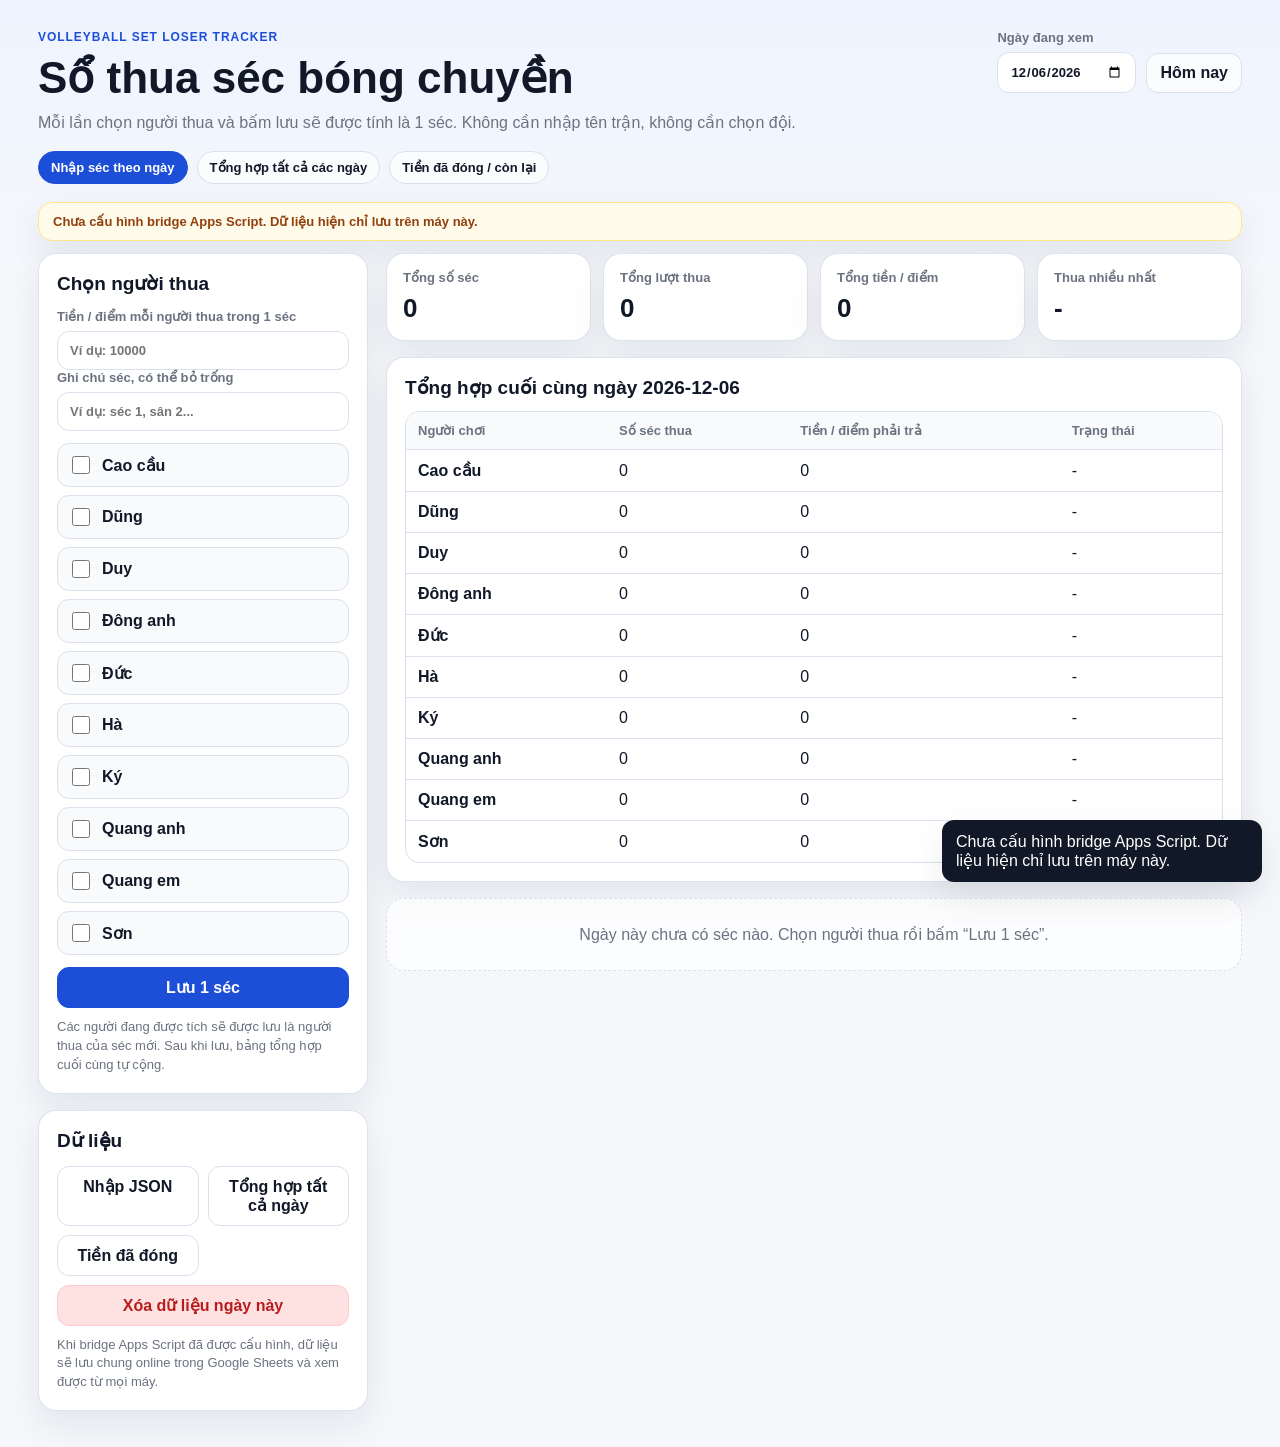
==== index.html @ 79c7f3a8 "Initial commit Created from https://vercel.com/new" ====
<!doctype html>
<html lang="vi">
<head>
  <meta charset="utf-8" />
  <meta name="viewport" content="width=device-width, initial-scale=1" />
  <title>Sổ thua séc bóng chuyền</title>
  <link rel="stylesheet" href="styles.css" />
</head>
<body>
  <header class="app-header">
    <div>
      <p class="eyebrow">Volleyball Set Loser Tracker</p>
      <h1>Sổ thua séc bóng chuyền</h1>
      <p class="subtitle">Mỗi lần chọn người thua và bấm lưu sẽ được tính là 1 séc. Không cần nhập tên trận, không cần chọn đội.</p>
      <nav class="page-nav" aria-label="Điều hướng">
        <a class="nav-link active" href="index.html">Nhập séc theo ngày</a>
        <a class="nav-link" href="all-days.html">Tổng hợp tất cả các ngày</a>
        <a class="nav-link" href="payments.html">Tiền đã đóng / còn lại</a>
      </nav>
    </div>
    <div class="header-actions">
      <label class="date-filter">
        Ngày đang xem
        <input type="date" id="currentDate" />
      </label>
      <button id="btnToday" class="btn ghost" type="button">Hôm nay</button>
    </div>
  </header>

  <section class="sync-shell">
    <div id="syncBanner" class="sync-banner"></div>
  </section>

  <main class="layout">
    <aside class="sidebar">
      <section class="panel">
        <h2>Chọn người thua</h2>
        <label class="field-label">
          Tiền / điểm mỗi người thua trong 1 séc
          <input id="stakeInput" type="number" min="0" step="1000" placeholder="Ví dụ: 10000" />
        </label>
        <label class="field-label">
          Ghi chú séc, có thể bỏ trống
          <input id="setNote" type="text" placeholder="Ví dụ: séc 1, sân 2..." autocomplete="off" />
        </label>
        <div id="losersList" class="check-list empty-state-small"></div>
        <button id="btnSaveSet" class="btn primary full" type="button">Lưu 1 séc</button>
        <p class="help">Các người đang được tích sẽ được lưu là người thua của séc mới. Sau khi lưu, bảng tổng hợp cuối cùng tự cộng.</p>
      </section>

      <section class="panel">
        <h2>Dữ liệu</h2>
        <div class="button-grid">
          <label class="btn file-btn">
            Nhập JSON
            <input id="importJson" type="file" accept="application/json,.json" />
          </label>
          <a class="btn" href="all-days.html">Tổng hợp tất cả ngày</a>
          <a class="btn" href="payments.html">Tiền đã đóng</a>
          <button id="btnClearDate" class="btn danger-light span-2" type="button">Xóa dữ liệu ngày này</button>
        </div>
        <p class="help">Khi bridge Apps Script đã được cấu hình, dữ liệu sẽ lưu chung online trong Google Sheets và xem được từ mọi máy.</p>
      </section>
    </aside>

    <section class="content">
      <section class="summary-grid" id="summaryGrid"></section>
      <section id="finalSummary" class="panel final-summary"></section>
      <section id="setsContainer" class="sets-history"></section>
    </section>
  </main>

  <template id="setRowTemplate">
    <article class="set-card">
      <div>
        <h3></h3>
        <p class="set-meta"></p>
        <p class="set-losers"></p>
      </div>
      <div class="set-actions">
        <button class="btn small edit-set" type="button">Sửa</button>
        <button class="btn small danger-light delete-set" type="button">Xóa</button>
      </div>
    </article>
  </template>

  <div id="toast" class="toast" role="status" aria-live="polite"></div>
  <script src="app-config.js"></script>
  <script src="shared-state.js"></script>
  <script src="remote-store.js"></script>
  <script src="app.js"></script>
</body>
</html>
---- styles.css ----
:root {
  --bg: #f5f7fb;
  --panel: #ffffff;
  --text: #111827;
  --muted: #6b7280;
  --border: #d9e1ec;
  --primary: #1d4ed8;
  --primary-dark: #1e40af;
  --danger: #b91c1c;
  --danger-bg: #fee2e2;
  --ok-bg: #dcfce7;
  --ok-text: #166534;
  --shadow: 0 14px 35px rgba(15, 23, 42, 0.08);
  --radius: 18px;
}

* { box-sizing: border-box; }

body {
  margin: 0;
  font-family: Arial, Helvetica, sans-serif;
  background: linear-gradient(180deg, #eef4ff 0%, var(--bg) 280px);
  color: var(--text);
}

button, input, select { font: inherit; }

.app-header {
  max-width: 1240px;
  margin: 0 auto;
  padding: 30px 18px 18px;
  display: flex;
  justify-content: space-between;
  gap: 18px;
  align-items: flex-start;
}

.eyebrow {
  margin: 0 0 8px;
  color: var(--primary);
  font-weight: 700;
  letter-spacing: .08em;
  text-transform: uppercase;
  font-size: 12px;
}

h1, h2, h3, p { margin-top: 0; }

h1 { margin-bottom: 8px; font-size: clamp(28px, 4vw, 44px); }
h2 { font-size: 19px; margin-bottom: 14px; }
h3 { font-size: 17px; margin-bottom: 8px; }

.subtitle { margin: 0; color: var(--muted); max-width: 760px; line-height: 1.5; }

.header-actions {
  display: flex;
  gap: 10px;
  align-items: end;
  flex-wrap: wrap;
  justify-content: flex-end;
}

.date-filter,
.field-label {
  display: grid;
  gap: 7px;
  color: var(--muted);
  font-size: 13px;
  font-weight: 700;
}

input[type="text"],
input[type="number"],
input[type="date"] {
  width: 100%;
  border: 1px solid var(--border);
  border-radius: 12px;
  background: #fff;
  padding: 11px 12px;
  color: var(--text);
  outline: none;
}

input:focus { border-color: var(--primary); box-shadow: 0 0 0 3px rgba(29, 78, 216, .12); }

.layout {
  max-width: 1240px;
  margin: 0 auto;
  padding: 0 18px 36px;
  display: grid;
  grid-template-columns: 330px 1fr;
  gap: 18px;
  align-items: start;
}

.sidebar,
.content { display: grid; gap: 16px; }

.panel,
.set-card,
.stat-card {
  background: var(--panel);
  border: 1px solid rgba(217, 225, 236, .9);
  border-radius: var(--radius);
  box-shadow: var(--shadow);
}

.panel { padding: 18px; }

.stack-form { display: grid; gap: 10px; }

.btn {
  border: 1px solid var(--border);
  border-radius: 12px;
  padding: 10px 13px;
  background: #fff;
  color: var(--text);
  cursor: pointer;
  font-weight: 700;
  transition: transform .12s ease, box-shadow .12s ease, background .12s ease;
  text-align: center;
}

.btn:hover { transform: translateY(-1px); box-shadow: 0 8px 16px rgba(15,23,42,.08); }
.btn:active { transform: translateY(0); box-shadow: none; }
.btn.primary { background: var(--primary); border-color: var(--primary); color: #fff; }
.btn.primary:hover { background: var(--primary-dark); }
.btn.ghost { background: rgba(255,255,255,.7); }
.btn.danger-light { background: var(--danger-bg); border-color: #fecaca; color: var(--danger); }
.btn.small { padding: 8px 10px; border-radius: 10px; font-size: 13px; }
.btn.full { width: 100%; margin-top: 12px; }

.button-grid { display: grid; grid-template-columns: 1fr 1fr; gap: 9px; }
.file-btn { position: relative; overflow: hidden; }
.file-btn input { position: absolute; inset: 0; opacity: 0; cursor: pointer; }

.help { margin: 10px 0 0; color: var(--muted); font-size: 13px; line-height: 1.45; }

.chips,
.check-list { display: grid; gap: 8px; margin-top: 12px; }

.player-chip,
.check-item {
  display: flex;
  align-items: center;
  justify-content: space-between;
  gap: 8px;
  padding: 9px 10px;
  border: 1px solid var(--border);
  border-radius: 12px;
  background: #f8fafc;
}

.player-chip span,
.check-item span { font-weight: 700; }

.check-item label {
  display: flex;
  align-items: center;
  gap: 9px;
  cursor: pointer;
  flex: 1;
}

.check-item input { width: 18px; height: 18px; }

.icon-btn {
  border: 0;
  background: transparent;
  color: var(--danger);
  font-weight: 900;
  cursor: pointer;
  padding: 4px 7px;
  border-radius: 8px;
}
.icon-btn:hover { background: var(--danger-bg); }

.empty-state-small:empty::before {
  content: "Chưa có dữ liệu";
  display: block;
  color: var(--muted);
  font-size: 13px;
  padding: 10px 0;
}

.summary-grid {
  display: grid;
  grid-template-columns: repeat(4, minmax(0, 1fr));
  gap: 12px;
}

.stat-card { padding: 16px; }
.stat-card p { color: var(--muted); font-size: 13px; margin-bottom: 8px; font-weight: 700; }
.stat-card strong { font-size: 26px; }

.final-summary h2 { margin-bottom: 12px; }
.table-wrap { overflow-x: auto; border: 1px solid var(--border); border-radius: 14px; }
.table { width: 100%; border-collapse: collapse; min-width: 620px; }
.table th,
.table td { padding: 11px 12px; border-bottom: 1px solid var(--border); text-align: left; }
.table th { background: #f8fafc; font-size: 13px; color: var(--muted); }
.table tr:last-child td { border-bottom: 0; }
.badge { display: inline-flex; align-items: center; padding: 4px 8px; border-radius: 999px; font-weight: 800; font-size: 12px; background: var(--ok-bg); color: var(--ok-text); }

.sets-history { display: grid; gap: 12px; }
.set-card { padding: 16px; display: flex; justify-content: space-between; gap: 12px; align-items: flex-start; }
.set-meta { color: var(--muted); font-size: 13px; margin-bottom: 8px; }
.set-losers { margin: 0; line-height: 1.45; }
.set-actions { display: flex; gap: 8px; flex-wrap: wrap; justify-content: flex-end; }

.empty-panel {
  padding: 26px;
  text-align: center;
  color: var(--muted);
  border: 1px dashed var(--border);
  border-radius: var(--radius);
  background: rgba(255,255,255,.7);
}

.toast {
  position: fixed;
  right: 18px;
  bottom: 18px;
  background: #111827;
  color: #fff;
  padding: 12px 14px;
  border-radius: 12px;
  box-shadow: var(--shadow);
  opacity: 0;
  transform: translateY(10px);
  pointer-events: none;
  transition: opacity .2s ease, transform .2s ease;
  max-width: 320px;
}
.toast.show { opacity: 1; transform: translateY(0); }

@media (max-width: 920px) {
  .app-header { display: grid; }
  .header-actions { justify-content: start; }
  .layout { grid-template-columns: 1fr; }
  .summary-grid { grid-template-columns: repeat(2, minmax(0, 1fr)); }
}

@media (max-width: 560px) {
  .summary-grid { grid-template-columns: 1fr; }
  .button-grid { grid-template-columns: 1fr; }
  .set-card { display: grid; }
  .set-actions { justify-content: start; }
}

.page-nav {
  display: flex;
  gap: 9px;
  margin-top: 16px;
  flex-wrap: wrap;
}

.nav-link {
  display: inline-flex;
  align-items: center;
  justify-content: center;
  border: 1px solid var(--border);
  border-radius: 999px;
  padding: 8px 12px;
  background: rgba(255,255,255,.72);
  color: var(--text);
  text-decoration: none;
  font-weight: 800;
  font-size: 13px;
}

.nav-link.active {
  background: var(--primary);
  color: #fff;
  border-color: var(--primary);
}

.btn,
.btn:visited,
.nav-link:visited { text-decoration: none; }

.span-2 { grid-column: 1 / -1; }

.single-layout {
  max-width: 1240px;
  margin: 0 auto;
  padding: 0 18px 36px;
  display: grid;
  gap: 16px;
}

.section-heading {
  display: flex;
  justify-content: space-between;
  gap: 12px;
  align-items: flex-start;
  margin-bottom: 12px;
}

.section-heading h2 { margin-bottom: 6px; }
.section-heading p { margin: 0; color: var(--muted); line-height: 1.45; }
.table a { color: var(--primary); text-decoration: none; }
.table a:hover { text-decoration: underline; }

select,
input[type="datetime-local"] {
  width: 100%;
  border: 1px solid var(--border);
  border-radius: 12px;
  background: #fff;
  padding: 11px 12px;
  color: var(--text);
  outline: none;
}

select:focus,
input[type="datetime-local"]:focus {
  border-color: var(--primary);
  box-shadow: 0 0 0 3px rgba(29, 78, 216, .12);
}

.badge.warning {
  background: #fef3c7;
  color: #92400e;
}

.badge.danger {
  background: var(--danger-bg);
  color: var(--danger);
}

.empty-panel.mini {
  padding: 10px 12px;
  font-size: 13px;
}

.sync-shell {
  max-width: 1240px;
  margin: 0 auto;
  padding: 0 18px 12px;
}

.sync-banner {
  border-radius: 14px;
  border: 1px solid var(--border);
  background: rgba(255,255,255,.8);
  padding: 11px 14px;
  color: var(--muted);
  font-size: 13px;
  font-weight: 700;
  box-shadow: var(--shadow);
}

.sync-banner.ok {
  border-color: #bbf7d0;
  background: #f0fdf4;
  color: #166534;
}

.sync-banner.warn {
  border-color: #fde68a;
  background: #fffbeb;
  color: #92400e;
}

.sync-banner.busy {
  border-color: #bfdbfe;
  background: #eff6ff;
  color: #1d4ed8;
}
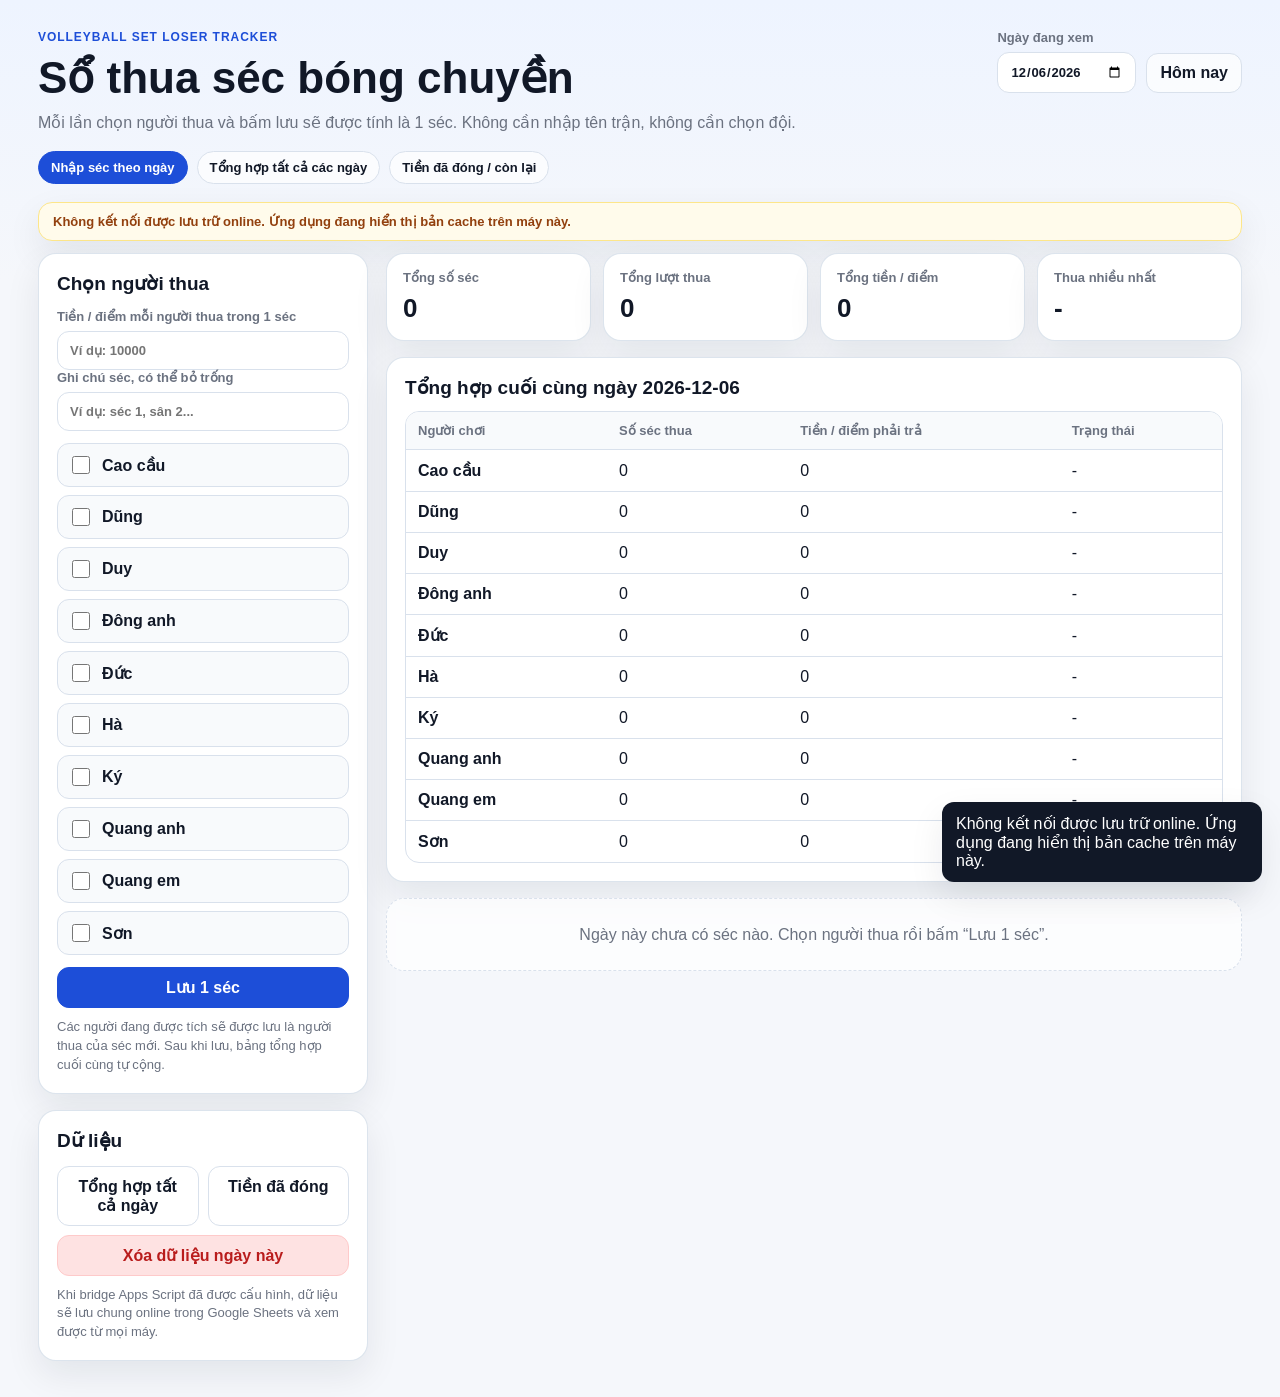
==== commit d582a8b6: "feat: improve mobile UI and online sync flow" ====
--- a/index.html
+++ b/index.html
@@ -51,10 +51,6 @@
       <section class="panel">
         <h2>Dữ liệu</h2>
         <div class="button-grid">
-          <label class="btn file-btn">
-            Nhập JSON
-            <input id="importJson" type="file" accept="application/json,.json" />
-          </label>
           <a class="btn" href="all-days.html">Tổng hợp tất cả ngày</a>
           <a class="btn" href="payments.html">Tiền đã đóng</a>
           <button id="btnClearDate" class="btn danger-light span-2" type="button">Xóa dữ liệu ngày này</button>
@@ -85,6 +81,7 @@
   </template>
 
   <div id="toast" class="toast" role="status" aria-live="polite"></div>
+  <input id="importJson" type="file" accept="application/json,.json" hidden />
   <script src="app-config.js"></script>
   <script src="shared-state.js"></script>
   <script src="remote-store.js"></script>
--- a/styles.css
+++ b/styles.css
@@ -235,17 +235,75 @@
 .toast.show { opacity: 1; transform: translateY(0); }
 
 @media (max-width: 920px) {
-  .app-header { display: grid; }
-  .header-actions { justify-content: start; }
+  .app-header {
+    display: grid;
+    gap: 14px;
+    padding: 20px 14px 14px;
+  }
+
+  .header-actions {
+    justify-content: stretch;
+    width: 100%;
+  }
+
+  .header-actions > * {
+    width: 100%;
+  }
+
+  .page-nav {
+    display: grid;
+    grid-template-columns: 1fr;
+  }
+
+  .nav-link {
+    min-height: 44px;
+  }
+
+  .layout,
+  .single-layout {
+    padding: 0 14px 24px;
+  }
+
   .layout { grid-template-columns: 1fr; }
+
+  .sidebar,
+  .content { gap: 12px; }
+
+  .panel { padding: 16px 14px; }
+
+  .sync-shell { padding: 0 14px 12px; }
+
   .summary-grid { grid-template-columns: repeat(2, minmax(0, 1fr)); }
 }
 
 @media (max-width: 560px) {
   .summary-grid { grid-template-columns: 1fr; }
   .button-grid { grid-template-columns: 1fr; }
-  .set-card { display: grid; }
-  .set-actions { justify-content: start; }
+  .set-card,
+  .section-heading {
+    display: grid;
+    gap: 10px;
+  }
+
+  .set-actions,
+  .header-actions { justify-content: start; }
+
+  .btn,
+  .nav-link,
+  input[type="text"],
+  input[type="number"],
+  input[type="date"],
+  input[type="datetime-local"],
+  select {
+    min-height: 44px;
+  }
+
+  .toast {
+    left: 14px;
+    right: 14px;
+    bottom: 14px;
+    max-width: none;
+  }
 }
 
 .page-nav {
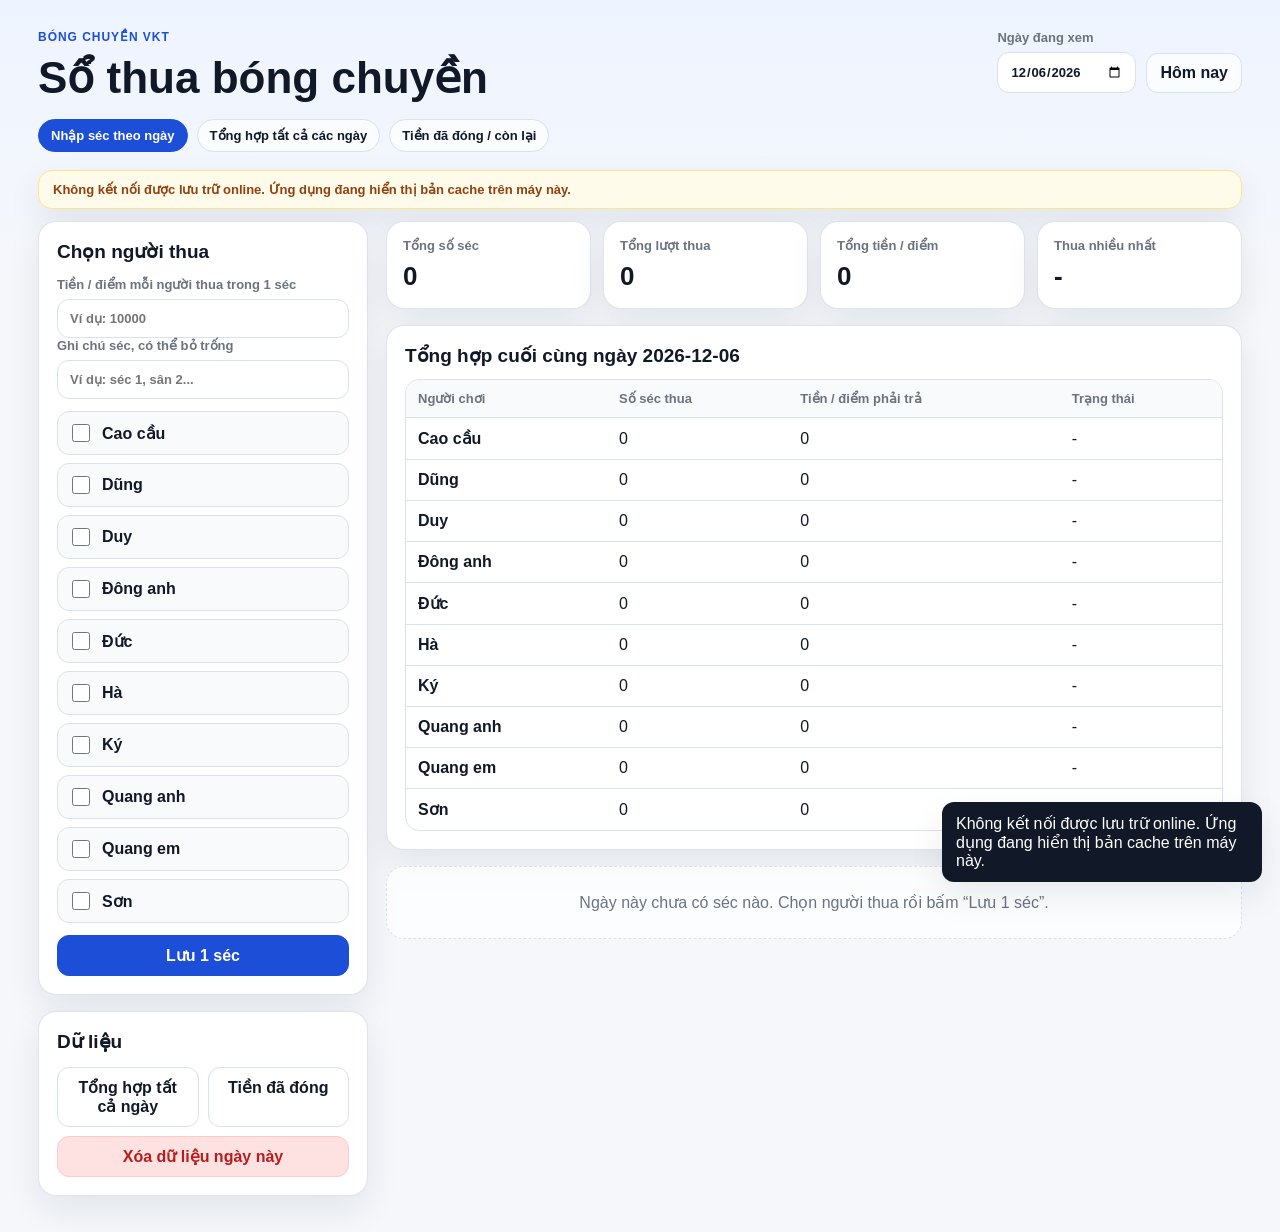
==== commit 20155754: "1" ====
--- a/index.html
+++ b/index.html
@@ -9,9 +9,8 @@
 <body>
   <header class="app-header">
     <div>
-      <p class="eyebrow">Volleyball Set Loser Tracker</p>
-      <h1>Sổ thua séc bóng chuyền</h1>
-      <p class="subtitle">Mỗi lần chọn người thua và bấm lưu sẽ được tính là 1 séc. Không cần nhập tên trận, không cần chọn đội.</p>
+      <p class="eyebrow">Bóng chuyền VKT</p>
+      <h1>Sổ thua bóng chuyền</h1>
       <nav class="page-nav" aria-label="Điều hướng">
         <a class="nav-link active" href="index.html">Nhập séc theo ngày</a>
         <a class="nav-link" href="all-days.html">Tổng hợp tất cả các ngày</a>
@@ -33,7 +32,7 @@
 
   <main class="layout">
     <aside class="sidebar">
-      <section class="panel">
+      <section class="panel mobile-order-entry">
         <h2>Chọn người thua</h2>
         <label class="field-label">
           Tiền / điểm mỗi người thua trong 1 séc
@@ -45,24 +44,22 @@
         </label>
         <div id="losersList" class="check-list empty-state-small"></div>
         <button id="btnSaveSet" class="btn primary full" type="button">Lưu 1 séc</button>
-        <p class="help">Các người đang được tích sẽ được lưu là người thua của séc mới. Sau khi lưu, bảng tổng hợp cuối cùng tự cộng.</p>
       </section>
 
-      <section class="panel">
+      <section class="panel mobile-order-data">
         <h2>Dữ liệu</h2>
         <div class="button-grid">
           <a class="btn" href="all-days.html">Tổng hợp tất cả ngày</a>
           <a class="btn" href="payments.html">Tiền đã đóng</a>
           <button id="btnClearDate" class="btn danger-light span-2" type="button">Xóa dữ liệu ngày này</button>
-        </div>
-        <p class="help">Khi bridge Apps Script đã được cấu hình, dữ liệu sẽ lưu chung online trong Google Sheets và xem được từ mọi máy.</p>
+        </div> 
       </section>
     </aside>
 
     <section class="content">
-      <section class="summary-grid" id="summaryGrid"></section>
-      <section id="finalSummary" class="panel final-summary"></section>
-      <section id="setsContainer" class="sets-history"></section>
+      <section class="summary-grid mobile-order-summary-cards" id="summaryGrid"></section>
+      <section id="finalSummary" class="panel final-summary mobile-order-summary-table"></section>
+      <section id="setsContainer" class="sets-history mobile-order-history"></section>
     </section>
   </main>
 
--- a/styles.css
+++ b/styles.css
@@ -269,6 +269,89 @@
   .sidebar,
   .content { gap: 12px; }
 
+  .layout > .sidebar,
+  .layout > .content {
+    display: contents;
+  }
+
+  .mobile-order-entry { order: 1; }
+  .mobile-order-summary-cards { order: 2; }
+  .mobile-order-summary-table { order: 3; }
+  .mobile-order-history { order: 4; }
+  .mobile-order-data { order: 5; }
+
+  .mobile-order-entry,
+  .mobile-order-summary-table {
+    padding: 18px 16px;
+  }
+
+  .mobile-order-entry h2,
+  .mobile-order-summary-table h2 {
+    font-size: 22px;
+  }
+
+  .mobile-order-entry .field-label {
+    gap: 9px;
+    font-size: 14px;
+  }
+
+  .mobile-order-entry .check-list {
+    gap: 10px;
+    margin-top: 14px;
+  }
+
+  .mobile-order-entry .check-item {
+    padding: 13px 14px;
+    border-radius: 14px;
+  }
+
+  .mobile-order-entry .check-item span {
+    font-size: 16px;
+  }
+
+  .mobile-order-entry .check-item input {
+    width: 22px;
+    height: 22px;
+  }
+
+  .mobile-order-entry .btn.full {
+    margin-top: 14px;
+    padding: 13px 16px;
+    font-size: 16px;
+  }
+
+  .mobile-order-summary-cards {
+    grid-template-columns: repeat(2, minmax(0, 1fr));
+    gap: 14px;
+  }
+
+  .mobile-order-summary-cards .stat-card {
+    padding: 18px 16px;
+    min-height: 122px;
+  }
+
+  .mobile-order-summary-cards .stat-card p {
+    font-size: 14px;
+  }
+
+  .mobile-order-summary-cards .stat-card strong {
+    font-size: 30px;
+  }
+
+  .mobile-order-summary-table .table {
+    min-width: 700px;
+  }
+
+  .mobile-order-summary-table .table th,
+  .mobile-order-summary-table .table td {
+    padding: 13px 14px;
+    font-size: 15px;
+  }
+
+  .mobile-order-summary-table .table th {
+    font-size: 14px;
+  }
+
   .panel { padding: 16px 14px; }
 
   .sync-shell { padding: 0 14px 12px; }
@@ -277,7 +360,7 @@
 }
 
 @media (max-width: 560px) {
-  .summary-grid { grid-template-columns: 1fr; }
+  .summary-grid { grid-template-columns: repeat(2, minmax(0, 1fr)); }
   .button-grid { grid-template-columns: 1fr; }
   .set-card,
   .section-heading {
@@ -303,6 +386,208 @@
     right: 14px;
     bottom: 14px;
     max-width: none;
+  }
+
+  .mobile-order-entry,
+  .mobile-order-summary-table {
+    padding: 20px 16px;
+  }
+
+  .mobile-order-entry h2,
+  .mobile-order-summary-table h2 {
+    font-size: 24px;
+  }
+
+  .mobile-order-entry .check-item {
+    padding: 15px 16px;
+  }
+
+  .mobile-order-entry .check-item span {
+    font-size: 17px;
+  }
+
+  .mobile-order-entry .btn.full {
+    font-size: 17px;
+  }
+
+  .mobile-order-summary-cards .stat-card {
+    min-height: 0;
+    padding: 20px 18px;
+  }
+
+  .mobile-order-summary-cards .stat-card p {
+    font-size: 15px;
+  }
+
+  .mobile-order-summary-cards .stat-card strong {
+    font-size: 32px;
+  }
+
+  .mobile-order-summary-table .table th,
+  .mobile-order-summary-table .table td {
+    padding: 14px 15px;
+    font-size: 16px;
+  }
+}
+
+@media (max-width: 430px) {
+  .app-header {
+    gap: 12px;
+    padding: 16px 12px 12px;
+  }
+
+  .eyebrow {
+    margin-bottom: 6px;
+    font-size: 11px;
+  }
+
+  h1 {
+    margin-bottom: 6px;
+    font-size: 30px;
+    line-height: 1.1;
+  }
+
+  .subtitle {
+    font-size: 14px;
+    line-height: 1.4;
+  }
+
+  .page-nav {
+    margin-top: 14px;
+    gap: 8px;
+  }
+
+  .nav-link {
+    padding: 10px 12px;
+    font-size: 13px;
+  }
+
+  .header-actions {
+    gap: 8px;
+  }
+
+  .layout,
+  .single-layout {
+    padding: 0 12px 20px;
+  }
+
+  .sync-shell {
+    padding: 0 12px 10px;
+  }
+
+  .sync-banner {
+    padding: 10px 12px;
+    font-size: 12px;
+  }
+
+  .panel {
+    padding: 14px 12px;
+    border-radius: 16px;
+  }
+
+  .mobile-order-entry,
+  .mobile-order-summary-table {
+    padding: 16px 14px;
+  }
+
+  .mobile-order-entry h2,
+  .mobile-order-summary-table h2 {
+    font-size: 21px;
+    margin-bottom: 12px;
+  }
+
+  .mobile-order-entry .field-label {
+    gap: 8px;
+    font-size: 13px;
+  }
+
+  .mobile-order-entry input[type="number"],
+  .mobile-order-entry input[type="text"] {
+    padding: 12px;
+  }
+
+  .mobile-order-entry .check-list {
+    gap: 9px;
+    margin-top: 12px;
+  }
+
+  .mobile-order-entry .check-item {
+    padding: 12px 13px;
+    border-radius: 13px;
+  }
+
+  .mobile-order-entry .check-item span {
+    font-size: 16px;
+  }
+
+  .mobile-order-entry .check-item input {
+    width: 20px;
+    height: 20px;
+  }
+
+  .mobile-order-entry .btn.full {
+    margin-top: 12px;
+    padding: 12px 14px;
+    font-size: 16px;
+  }
+
+  .mobile-order-summary-cards {
+    gap: 10px;
+  }
+
+  .mobile-order-summary-cards .stat-card {
+    padding: 16px 14px;
+    min-height: 104px;
+  }
+
+  .mobile-order-summary-cards .stat-card p {
+    font-size: 13px;
+    margin-bottom: 6px;
+  }
+
+  .mobile-order-summary-cards .stat-card strong {
+    font-size: 28px;
+  }
+
+  .mobile-order-summary-table .table-wrap {
+    border-radius: 12px;
+  }
+
+  .mobile-order-summary-table .table {
+    min-width: 640px;
+  }
+
+  .mobile-order-summary-table .table th,
+  .mobile-order-summary-table .table td {
+    padding: 12px 13px;
+    font-size: 15px;
+  }
+
+  .mobile-order-summary-table .table th {
+    font-size: 13px;
+  }
+
+  .mobile-order-history {
+    gap: 10px;
+  }
+
+  .set-card {
+    padding: 14px;
+  }
+
+  .set-meta,
+  .help {
+    font-size: 12px;
+  }
+}
+
+@media (max-width: 360px) {
+  .summary-grid {
+    grid-template-columns: 1fr;
+  }
+
+  .mobile-order-summary-cards .stat-card {
+    min-height: 0;
   }
 }
 
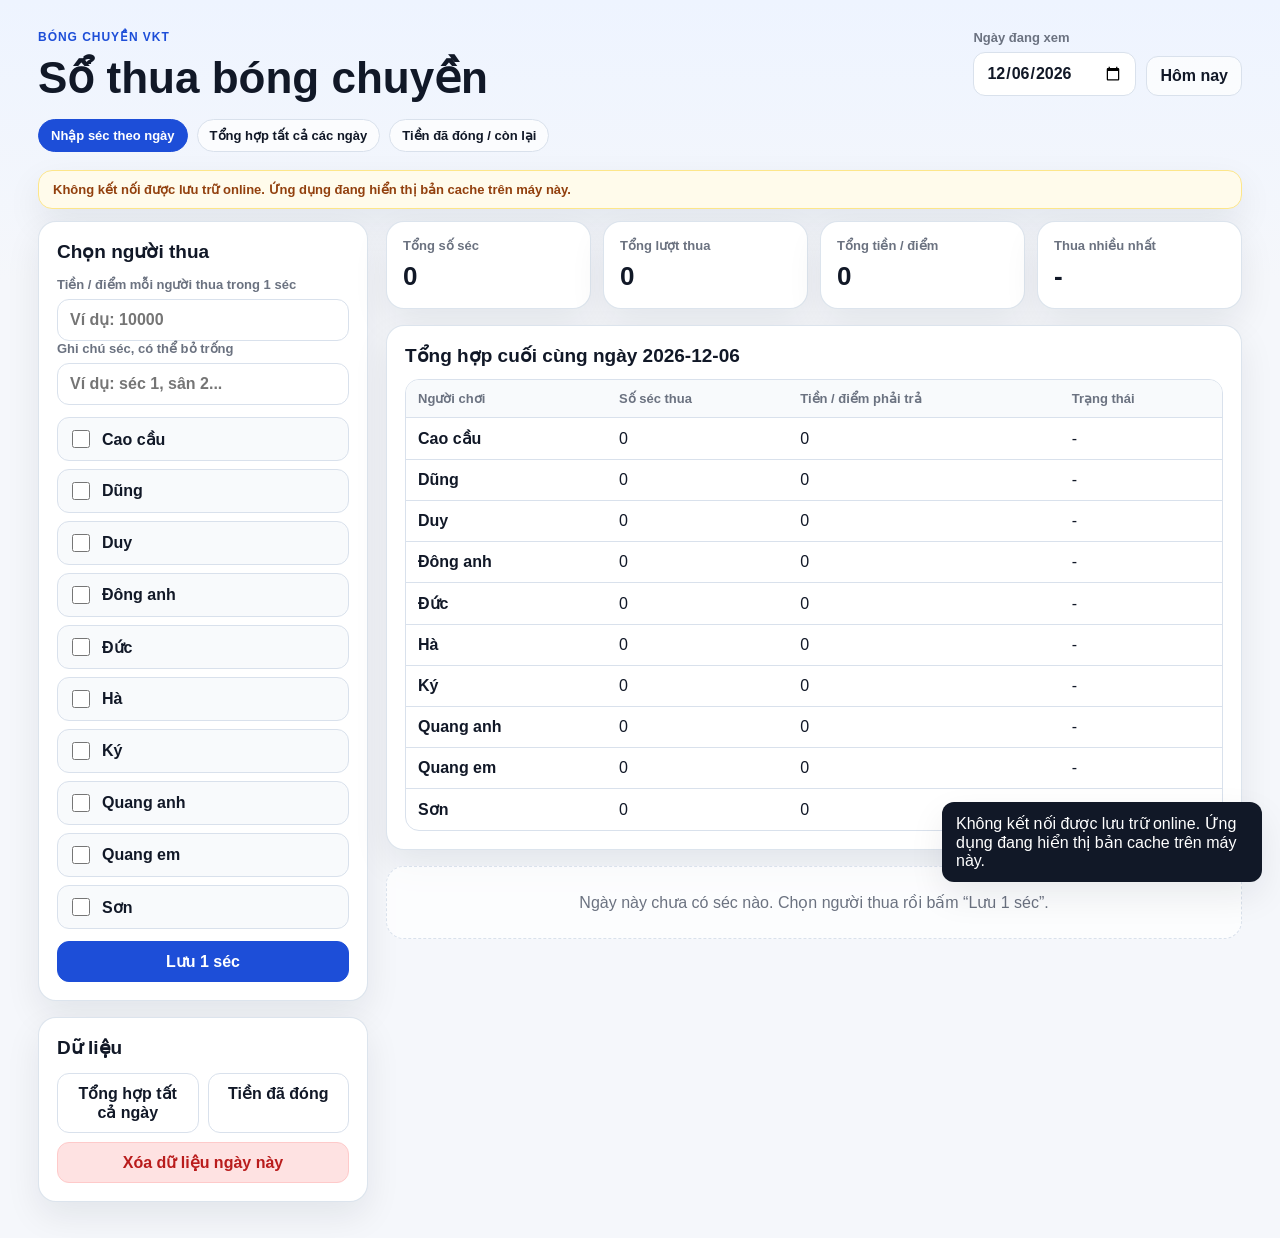
==== commit cc201be8: "mobile" ====
--- a/index.html
+++ b/index.html
@@ -2,17 +2,22 @@
 <html lang="vi">
 <head>
   <meta charset="utf-8" />
-  <meta name="viewport" content="width=device-width, initial-scale=1" />
+  <meta name="viewport" content="width=device-width, initial-scale=1, viewport-fit=cover" />
+  <meta name="theme-color" content="#1d4ed8" />
+  <meta name="apple-mobile-web-app-capable" content="yes" />
+  <meta name="apple-mobile-web-app-status-bar-style" content="default" />
+  <meta name="format-detection" content="telephone=no" />
   <title>Sổ thua séc bóng chuyền</title>
   <link rel="stylesheet" href="styles.css" />
+  <link rel="stylesheet" href="mobile.css" />
 </head>
-<body>
+<body class="page-entry">
   <header class="app-header">
     <div>
       <p class="eyebrow">Bóng chuyền VKT</p>
       <h1>Sổ thua bóng chuyền</h1>
       <nav class="page-nav" aria-label="Điều hướng">
-        <a class="nav-link active" href="index.html">Nhập séc theo ngày</a>
+        <a class="nav-link active" href="index.html" aria-current="page">Nhập séc theo ngày</a>
         <a class="nav-link" href="all-days.html">Tổng hợp tất cả các ngày</a>
         <a class="nav-link" href="payments.html">Tiền đã đóng / còn lại</a>
       </nav>
@@ -36,7 +41,7 @@
         <h2>Chọn người thua</h2>
         <label class="field-label">
           Tiền / điểm mỗi người thua trong 1 séc
-          <input id="stakeInput" type="number" min="0" step="1000" placeholder="Ví dụ: 10000" />
+          <input id="stakeInput" type="number" min="0" step="1000" inputmode="numeric" placeholder="Ví dụ: 10000" />
         </label>
         <label class="field-label">
           Ghi chú séc, có thể bỏ trống
@@ -52,7 +57,7 @@
           <a class="btn" href="all-days.html">Tổng hợp tất cả ngày</a>
           <a class="btn" href="payments.html">Tiền đã đóng</a>
           <button id="btnClearDate" class="btn danger-light span-2" type="button">Xóa dữ liệu ngày này</button>
-        </div> 
+        </div>
       </section>
     </aside>
 
--- a/styles.css
+++ b/styles.css
@@ -399,11 +399,28 @@
   }
 
   .mobile-order-entry .check-item {
-    padding: 15px 16px;
+    min-height: 72px;
+    padding: 15px 14px;
+  }
+
+  .mobile-order-entry .check-list {
+    grid-template-columns: repeat(2, minmax(0, 1fr));
+    gap: 8px;
+  }
+
+  .mobile-order-entry .check-item {
+    height: 100%;
+  }
+
+  .mobile-order-entry .check-item label {
+    align-items: flex-start;
+    gap: 10px;
   }
 
   .mobile-order-entry .check-item span {
-    font-size: 17px;
+    font-size: 16px;
+    line-height: 1.3;
+    white-space: normal;
   }
 
   .mobile-order-entry .btn.full {
@@ -512,17 +529,19 @@
   }
 
   .mobile-order-entry .check-item {
-    padding: 12px 13px;
+    min-height: 78px;
+    padding: 16px 14px;
     border-radius: 13px;
   }
 
   .mobile-order-entry .check-item span {
-    font-size: 16px;
+    font-size: 17px;
+    line-height: 1.3;
   }
 
   .mobile-order-entry .check-item input {
-    width: 20px;
-    height: 20px;
+    width: 22px;
+    height: 22px;
   }
 
   .mobile-order-entry .btn.full {
@@ -711,3 +730,235 @@
   background: #eff6ff;
   color: #1d4ed8;
 }
+
+@media (max-width: 430px) {
+  .app-header {
+    gap: 14px;
+    padding: 20px 14px 18px;
+    background: rgba(255,255,255,.9);
+    border: 1px solid rgba(217, 225, 236, .92);
+    border-radius: 0 0 24px 24px;
+    box-shadow: var(--shadow);
+  }
+
+  h1 {
+    font-size: 34px;
+    line-height: 1.08;
+  }
+
+  .subtitle {
+    font-size: 15px;
+    line-height: 1.45;
+  }
+
+  .page-nav {
+    display: grid;
+    grid-template-columns: 1fr 1fr;
+    gap: 10px;
+    margin-top: 16px;
+  }
+
+  .page-nav .nav-link:last-child {
+    grid-column: 1 / -1;
+  }
+
+  .nav-link {
+    min-height: 48px;
+    padding: 11px 12px;
+    font-size: 14px;
+  }
+
+  .header-actions {
+    display: grid;
+    grid-template-columns: 1fr;
+    gap: 10px;
+    width: 100%;
+  }
+
+  .date-filter {
+    gap: 8px;
+    padding: 12px;
+    background: rgba(255,255,255,.95);
+    border: 1px solid var(--border);
+    border-radius: 16px;
+    box-shadow: inset 0 1px 0 rgba(255,255,255,.6);
+    font-size: 14px;
+  }
+
+  .date-filter input {
+    min-height: 48px;
+    padding: 12px;
+    text-align: center;
+    font-size: 16px;
+    font-weight: 700;
+  }
+
+  #btnToday {
+    min-height: 48px;
+    padding: 12px 14px;
+    font-size: 16px;
+  }
+
+  .sync-shell {
+    padding: 8px 12px 14px;
+  }
+
+  .sync-banner {
+    min-height: 52px;
+    display: flex;
+    align-items: center;
+    padding: 12px 14px;
+    border-radius: 16px;
+    font-size: 13px;
+  }
+}
+
+/* ============================================================
+   iOS / iPhone Safari — specific fixes
+   ============================================================ */
+
+/*
+ * 1. Chống iOS tự zoom khi focus input
+ *    Safari zoom in khi font-size < 16px — buộc 16px trên mobile
+ */
+@media (max-width: 768px) {
+  input[type="text"],
+  input[type="number"],
+  input[type="date"],
+  input[type="datetime-local"],
+  input[type="email"],
+  input[type="tel"],
+  select,
+  textarea {
+    font-size: 16px;
+  }
+}
+
+/*
+ * 2. Tắt viền xanh khi chạm vào button/link trên iOS
+ */
+.btn,
+.nav-link,
+button,
+a,
+label,
+.check-item label {
+  -webkit-tap-highlight-color: transparent;
+}
+
+/*
+ * 3. Cuộn ngang mượt hơn cho bảng trên iOS (momentum scrolling)
+ */
+.table-wrap {
+  -webkit-overflow-scrolling: touch;
+}
+
+/*
+ * 4. Safe area insets — hỗ trợ Dynamic Island / notch và thanh Home
+ *    Cần có viewport-fit=cover trong thẻ meta để có tác dụng
+ */
+@supports (padding: env(safe-area-inset-bottom)) {
+  /* Đẩy nội dung trang tránh thanh Home ở đáy màn hình */
+  body {
+    padding-bottom: env(safe-area-inset-bottom);
+  }
+
+  /* Toast cố định không bị che bởi thanh Home */
+  .toast {
+    bottom: calc(18px + env(safe-area-inset-bottom));
+  }
+
+  /* Toast toàn màn hình trên mobile không bị che */
+  @media (max-width: 560px) {
+    .toast {
+      left: max(14px, env(safe-area-inset-left));
+      right: max(14px, env(safe-area-inset-right));
+      bottom: calc(14px + env(safe-area-inset-bottom));
+    }
+  }
+}
+
+@supports (padding: env(safe-area-inset-left)) {
+  /* Padding ngang tránh vùng bo góc / vùng cảm ứng cạnh màn hình */
+  @media (max-width: 920px) {
+    .app-header {
+      padding-left: max(14px, env(safe-area-inset-left));
+      padding-right: max(14px, env(safe-area-inset-right));
+    }
+
+    .layout,
+    .single-layout,
+    .sync-shell {
+      padding-left: max(14px, env(safe-area-inset-left));
+      padding-right: max(14px, env(safe-area-inset-right));
+    }
+  }
+
+  @media (max-width: 430px) {
+    .app-header {
+      padding-left: max(12px, env(safe-area-inset-left));
+      padding-right: max(12px, env(safe-area-inset-right));
+    }
+
+    .layout,
+    .single-layout,
+    .sync-shell {
+      padding-left: max(12px, env(safe-area-inset-left));
+      padding-right: max(12px, env(safe-area-inset-right));
+    }
+  }
+}
+
+/*
+ * 5. Tắt iOS callout khi giữ ngón tay trên ảnh / text không cần thiết
+ */
+.set-card,
+.stat-card,
+.panel,
+.sync-banner {
+  -webkit-touch-callout: none;
+  -webkit-user-select: none;
+  user-select: none;
+}
+
+/* Cho phép chọn text ở nội dung cần đọc */
+.table td,
+.table th,
+.set-losers,
+.set-meta,
+.help,
+.section-heading p {
+  -webkit-user-select: text;
+  user-select: text;
+}
+
+/*
+ * 6. Trên iPhone nhỏ (SE / mini, ~375px) — giữ stat card 2 cột
+ *    thay vì 1 cột (tránh quá nhiều khoảng trắng thừa)
+ */
+@media (max-width: 375px) {
+  .summary-grid {
+    grid-template-columns: repeat(2, minmax(0, 1fr));
+  }
+}
+
+@media (max-width: 340px) {
+  .summary-grid {
+    grid-template-columns: 1fr;
+  }
+}
+
+/*
+ * 7. appearance: none trên iOS để input date / select hiển thị
+ *    đúng border-radius tùy chỉnh (iOS thêm style riêng)
+ */
+@media (max-width: 768px) {
+  select {
+    -webkit-appearance: none;
+    appearance: none;
+    background-image: url("data:image/svg+xml,%3Csvg xmlns='http://www.w3.org/2000/svg' width='12' height='8' viewBox='0 0 12 8'%3E%3Cpath d='M1 1l5 5 5-5' stroke='%236b7280' stroke-width='1.5' fill='none' stroke-linecap='round'/%3E%3C/svg%3E");
+    background-repeat: no-repeat;
+    background-position: right 12px center;
+    padding-right: 36px;
+  }
+}
--- a/mobile.css
+++ b/mobile.css
@@ -0,0 +1,477 @@
+/* Giao diện tối ưu riêng cho iPhone/iOS.
+   Nạp file này sau styles.css để chỉ ghi đè phần hiển thị di động. */
+
+:root {
+  --iphone-safe-top: env(safe-area-inset-top, 0px);
+  --iphone-safe-right: env(safe-area-inset-right, 0px);
+  --iphone-safe-bottom: env(safe-area-inset-bottom, 0px);
+  --iphone-safe-left: env(safe-area-inset-left, 0px);
+}
+
+html {
+  min-height: 100%;
+  -webkit-text-size-adjust: 100%;
+  text-size-adjust: 100%;
+  scroll-behavior: smooth;
+  background: var(--bg);
+}
+
+body {
+  min-height: 100vh;
+  min-height: 100dvh;
+  padding-bottom: var(--iphone-safe-bottom);
+  overscroll-behavior-y: contain;
+  -webkit-tap-highlight-color: transparent;
+}
+
+button,
+.btn,
+.nav-link,
+label,
+input,
+select {
+  touch-action: manipulation;
+}
+
+input,
+select,
+textarea,
+button {
+  font-size: 16px;
+}
+
+.table-wrap {
+  -webkit-overflow-scrolling: touch;
+  overscroll-behavior-x: contain;
+  scrollbar-width: thin;
+}
+
+@media (hover: none) and (pointer: coarse) {
+  .btn:hover,
+  .nav-link:hover,
+  .icon-btn:hover {
+    transform: none;
+    box-shadow: none;
+  }
+
+  .btn:active,
+  .nav-link:active {
+    opacity: 0.78;
+  }
+}
+
+@media (max-width: 768px) {
+  body {
+    background: linear-gradient(180deg, #eef4ff 0, var(--bg) 230px);
+  }
+
+  .app-header {
+    display: block;
+    max-width: none;
+    margin: 0;
+    padding:
+      calc(14px + var(--iphone-safe-top))
+      calc(12px + var(--iphone-safe-right))
+      14px
+      calc(12px + var(--iphone-safe-left));
+    border-radius: 0 0 22px 22px;
+    background: rgba(255, 255, 255, 0.94);
+    box-shadow: 0 8px 26px rgba(15, 23, 42, 0.08);
+    -webkit-backdrop-filter: blur(16px);
+    backdrop-filter: blur(16px);
+  }
+
+  .eyebrow {
+    margin-bottom: 5px;
+    font-size: 11px;
+    letter-spacing: 0.06em;
+  }
+
+  h1 {
+    margin-bottom: 0;
+    font-size: clamp(27px, 8vw, 34px);
+    line-height: 1.08;
+    overflow-wrap: anywhere;
+  }
+
+  h2 {
+    font-size: 20px;
+  }
+
+  .page-nav {
+    display: flex;
+    gap: 8px;
+    margin: 14px -2px 0;
+    padding: 2px 2px 6px;
+    flex-wrap: nowrap;
+    overflow-x: auto;
+    scroll-snap-type: x proximity;
+    -webkit-overflow-scrolling: touch;
+    scrollbar-width: none;
+  }
+
+  .page-nav::-webkit-scrollbar {
+    display: none;
+  }
+
+  .nav-link {
+    flex: 0 0 auto;
+    min-height: 44px;
+    padding: 10px 13px;
+    white-space: nowrap;
+    scroll-snap-align: start;
+    font-size: 14px;
+  }
+
+  .header-actions {
+    display: grid;
+    grid-template-columns: minmax(0, 1fr) auto;
+    align-items: end;
+    gap: 9px;
+    width: 100%;
+    margin-top: 12px;
+  }
+
+  .header-actions > * {
+    width: auto;
+    min-width: 0;
+  }
+
+  .header-actions > .btn:only-child {
+    grid-column: 1 / -1;
+    width: 100%;
+  }
+
+  .date-filter {
+    min-width: 0;
+    gap: 6px;
+    font-size: 13px;
+  }
+
+  .date-filter input,
+  #btnToday {
+    min-height: 48px;
+  }
+
+  .date-filter input {
+    padding: 11px 10px;
+    font-size: 16px;
+    font-weight: 700;
+  }
+
+  #btnToday {
+    padding-inline: 14px;
+    white-space: nowrap;
+  }
+
+  .sync-shell {
+    padding:
+      10px
+      calc(12px + var(--iphone-safe-right))
+      10px
+      calc(12px + var(--iphone-safe-left));
+  }
+
+  .sync-banner {
+    min-height: 48px;
+    padding: 11px 12px;
+    border-radius: 14px;
+    font-size: 12px;
+    line-height: 1.4;
+    overflow-wrap: anywhere;
+  }
+
+  .layout,
+  .single-layout {
+    max-width: none;
+    margin: 0;
+    padding:
+      0
+      calc(12px + var(--iphone-safe-right))
+      calc(24px + var(--iphone-safe-bottom))
+      calc(12px + var(--iphone-safe-left));
+    gap: 12px;
+  }
+
+  .layout {
+    grid-template-columns: minmax(0, 1fr);
+  }
+
+  .page-entry .layout {
+    display: flex;
+    flex-direction: column;
+  }
+
+  .page-entry .layout > .sidebar,
+  .page-entry .layout > .content {
+    display: contents;
+  }
+
+  .page-entry .mobile-order-entry { order: 1; }
+  .page-entry .mobile-order-summary-cards { order: 2; }
+  .page-entry .mobile-order-summary-table { order: 3; }
+  .page-entry .mobile-order-history { order: 4; }
+  .page-entry .mobile-order-data { order: 5; }
+
+  .page-payments .layout {
+    display: grid;
+  }
+
+  .page-payments .sidebar,
+  .page-payments .content {
+    display: grid;
+    gap: 12px;
+  }
+
+  .panel,
+  .set-card,
+  .stat-card {
+    border-radius: 16px;
+    box-shadow: 0 8px 24px rgba(15, 23, 42, 0.07);
+  }
+
+  .panel {
+    padding: 15px 13px;
+  }
+
+  .field-label {
+    gap: 7px;
+    font-size: 13px;
+  }
+
+  input[type="text"],
+  input[type="number"],
+  input[type="date"],
+  input[type="datetime-local"],
+  select {
+    min-height: 48px;
+    padding: 11px 12px;
+    border-radius: 12px;
+    font-size: 16px;
+  }
+
+  .stack-form {
+    gap: 12px;
+  }
+
+  .btn {
+    min-height: 48px;
+    padding: 11px 14px;
+    border-radius: 12px;
+    font-size: 15px;
+  }
+
+  .btn.small {
+    min-height: 44px;
+    padding: 9px 13px;
+    font-size: 14px;
+  }
+
+  .button-grid {
+    grid-template-columns: 1fr;
+    gap: 9px;
+  }
+
+  .span-2 {
+    grid-column: auto;
+  }
+
+  .check-list {
+    grid-template-columns: repeat(2, minmax(0, 1fr));
+    gap: 9px;
+    margin-top: 12px;
+  }
+
+  .check-item {
+    min-width: 0;
+    min-height: 58px;
+    height: 100%;
+    padding: 11px 10px;
+    border-radius: 13px;
+  }
+
+  .check-item label {
+    align-items: center;
+    gap: 9px;
+    min-width: 0;
+  }
+
+  .check-item span {
+    min-width: 0;
+    font-size: 15px;
+    line-height: 1.25;
+    overflow-wrap: anywhere;
+  }
+
+  .check-item input[type="checkbox"] {
+    flex: 0 0 auto;
+    width: 22px;
+    height: 22px;
+    accent-color: var(--primary);
+  }
+
+  .page-entry #btnSaveSet {
+    position: sticky;
+    bottom: calc(8px + var(--iphone-safe-bottom));
+    z-index: 20;
+    min-height: 52px;
+    margin-top: 14px;
+    box-shadow: 0 10px 24px rgba(29, 78, 216, 0.28);
+  }
+
+  .summary-grid {
+    grid-template-columns: repeat(2, minmax(0, 1fr));
+    gap: 9px;
+  }
+
+  .stat-card {
+    min-width: 0;
+    min-height: 96px;
+    padding: 14px 12px;
+  }
+
+  .stat-card p {
+    margin-bottom: 6px;
+    font-size: 12px;
+    line-height: 1.3;
+  }
+
+  .stat-card strong {
+    display: block;
+    font-size: 25px;
+    line-height: 1.1;
+    overflow-wrap: anywhere;
+  }
+
+  .section-heading {
+    display: grid;
+    gap: 9px;
+  }
+
+  .section-heading .btn,
+  .section-heading select {
+    width: 100%;
+  }
+
+  .table-wrap {
+    position: relative;
+    max-width: 100%;
+    border-radius: 12px;
+    overflow-x: auto;
+    background:
+      linear-gradient(to right, #fff 30%, rgba(255,255,255,0)),
+      linear-gradient(to left, #fff 30%, rgba(255,255,255,0)) 100% 0,
+      radial-gradient(farthest-side at 0 50%, rgba(15,23,42,.16), transparent),
+      radial-gradient(farthest-side at 100% 50%, rgba(15,23,42,.16), transparent) 100% 0;
+    background-repeat: no-repeat;
+    background-size: 40px 100%, 40px 100%, 12px 100%, 12px 100%;
+    background-attachment: local, local, scroll, scroll;
+  }
+
+  .table {
+    min-width: 660px;
+  }
+
+  .table th,
+  .table td {
+    padding: 11px 10px;
+    font-size: 14px;
+    white-space: nowrap;
+  }
+
+  .table th:first-child,
+  .table td:first-child {
+    position: sticky;
+    left: 0;
+    z-index: 2;
+    max-width: 160px;
+    white-space: normal;
+    background: #fff;
+    box-shadow: 1px 0 0 var(--border);
+  }
+
+  .table th:first-child {
+    z-index: 3;
+    background: #f8fafc;
+  }
+
+  .set-card {
+    display: grid;
+    gap: 12px;
+    padding: 14px 13px;
+  }
+
+  .set-card > div:first-child {
+    min-width: 0;
+  }
+
+  .set-card h3,
+  .set-meta,
+  .set-losers {
+    overflow-wrap: anywhere;
+  }
+
+  .set-actions {
+    display: grid;
+    grid-template-columns: repeat(2, minmax(0, 1fr));
+    gap: 8px;
+    width: 100%;
+  }
+
+  .set-actions .btn {
+    width: 100%;
+  }
+
+  .help,
+  .set-meta {
+    font-size: 12px;
+    line-height: 1.45;
+  }
+
+  .toast {
+    left: calc(12px + var(--iphone-safe-left));
+    right: calc(12px + var(--iphone-safe-right));
+    bottom: calc(12px + var(--iphone-safe-bottom));
+    max-width: none;
+    padding: 13px 14px;
+    border-radius: 14px;
+    line-height: 1.4;
+  }
+}
+
+@media (max-width: 374px) {
+  .check-list,
+  .summary-grid {
+    grid-template-columns: 1fr;
+  }
+
+  .header-actions {
+    grid-template-columns: 1fr;
+  }
+
+  #btnToday {
+    width: 100%;
+  }
+
+  .stat-card {
+    min-height: 0;
+  }
+}
+
+@media (max-width: 768px) and (orientation: landscape) {
+  .app-header {
+    padding-top: calc(10px + var(--iphone-safe-top));
+  }
+
+  .page-nav {
+    margin-top: 10px;
+  }
+
+  .summary-grid {
+    grid-template-columns: repeat(4, minmax(0, 1fr));
+  }
+
+  .stat-card {
+    min-height: 82px;
+  }
+}
